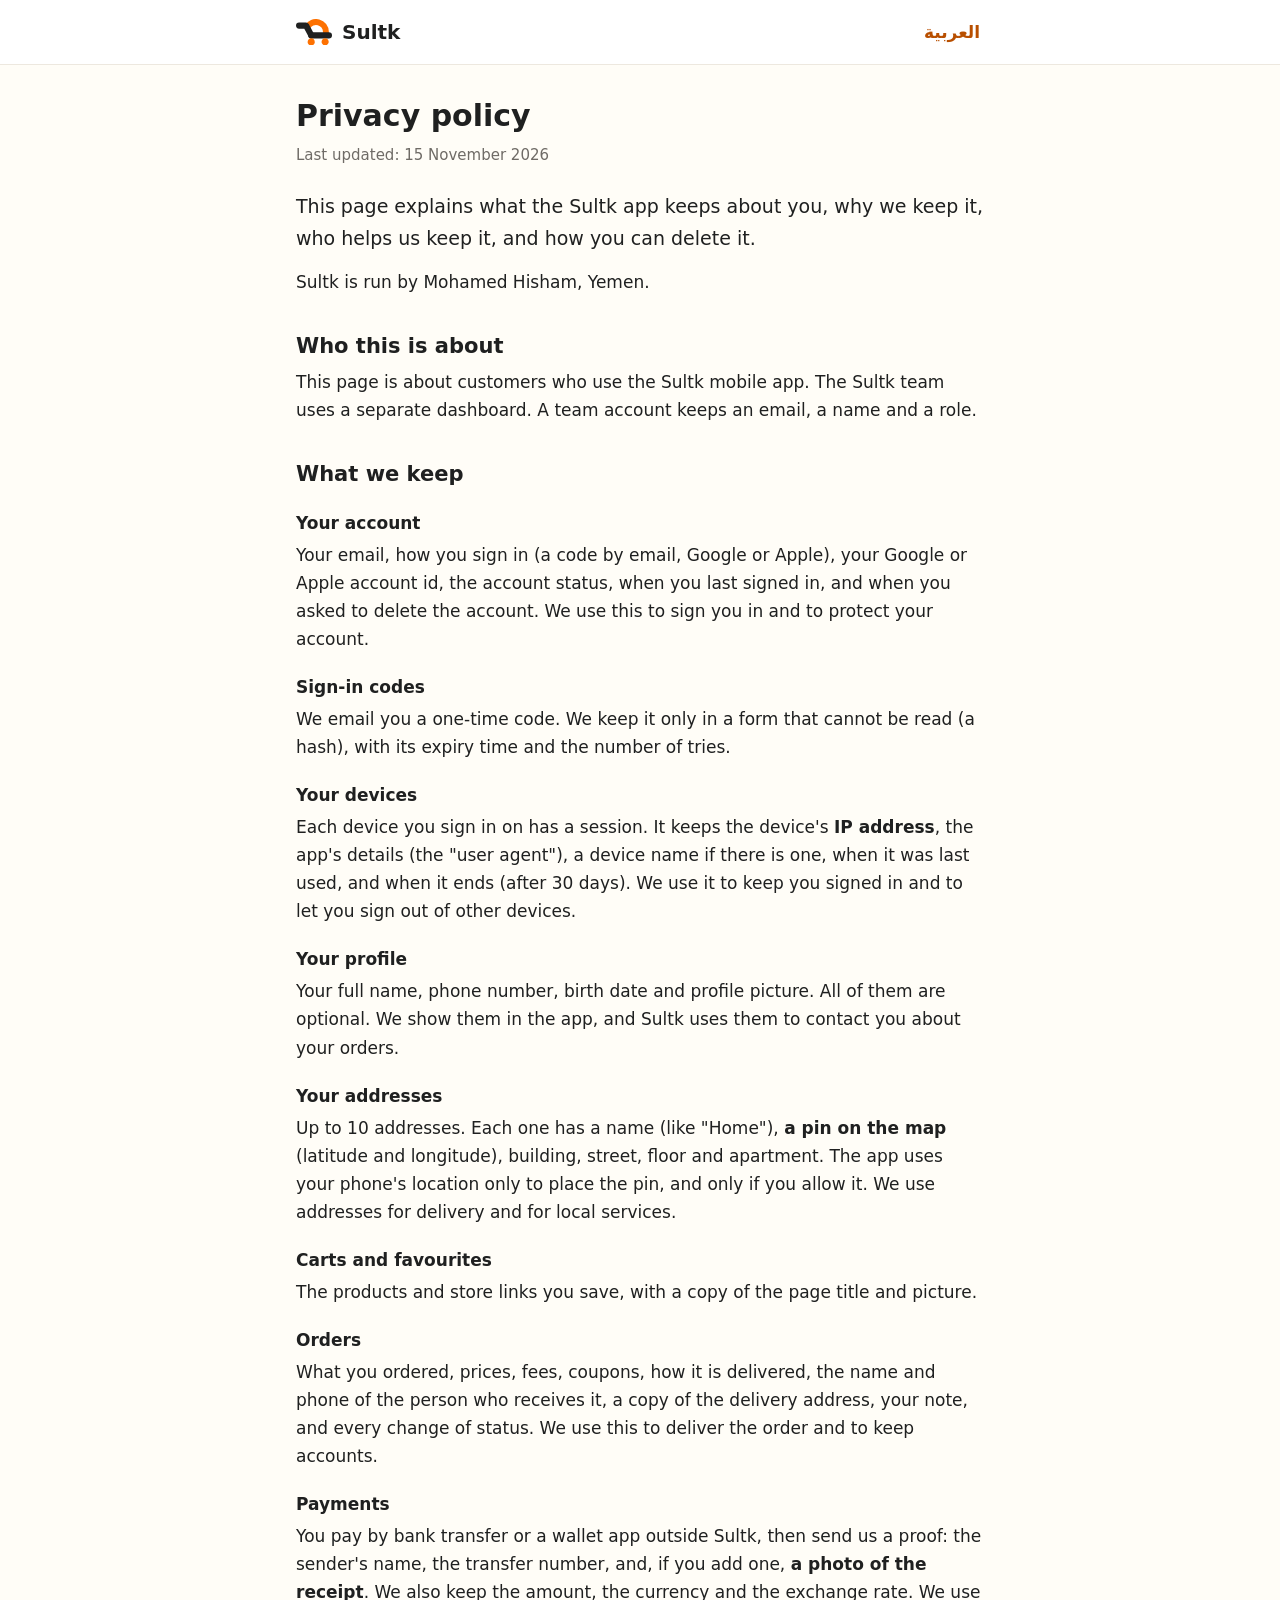
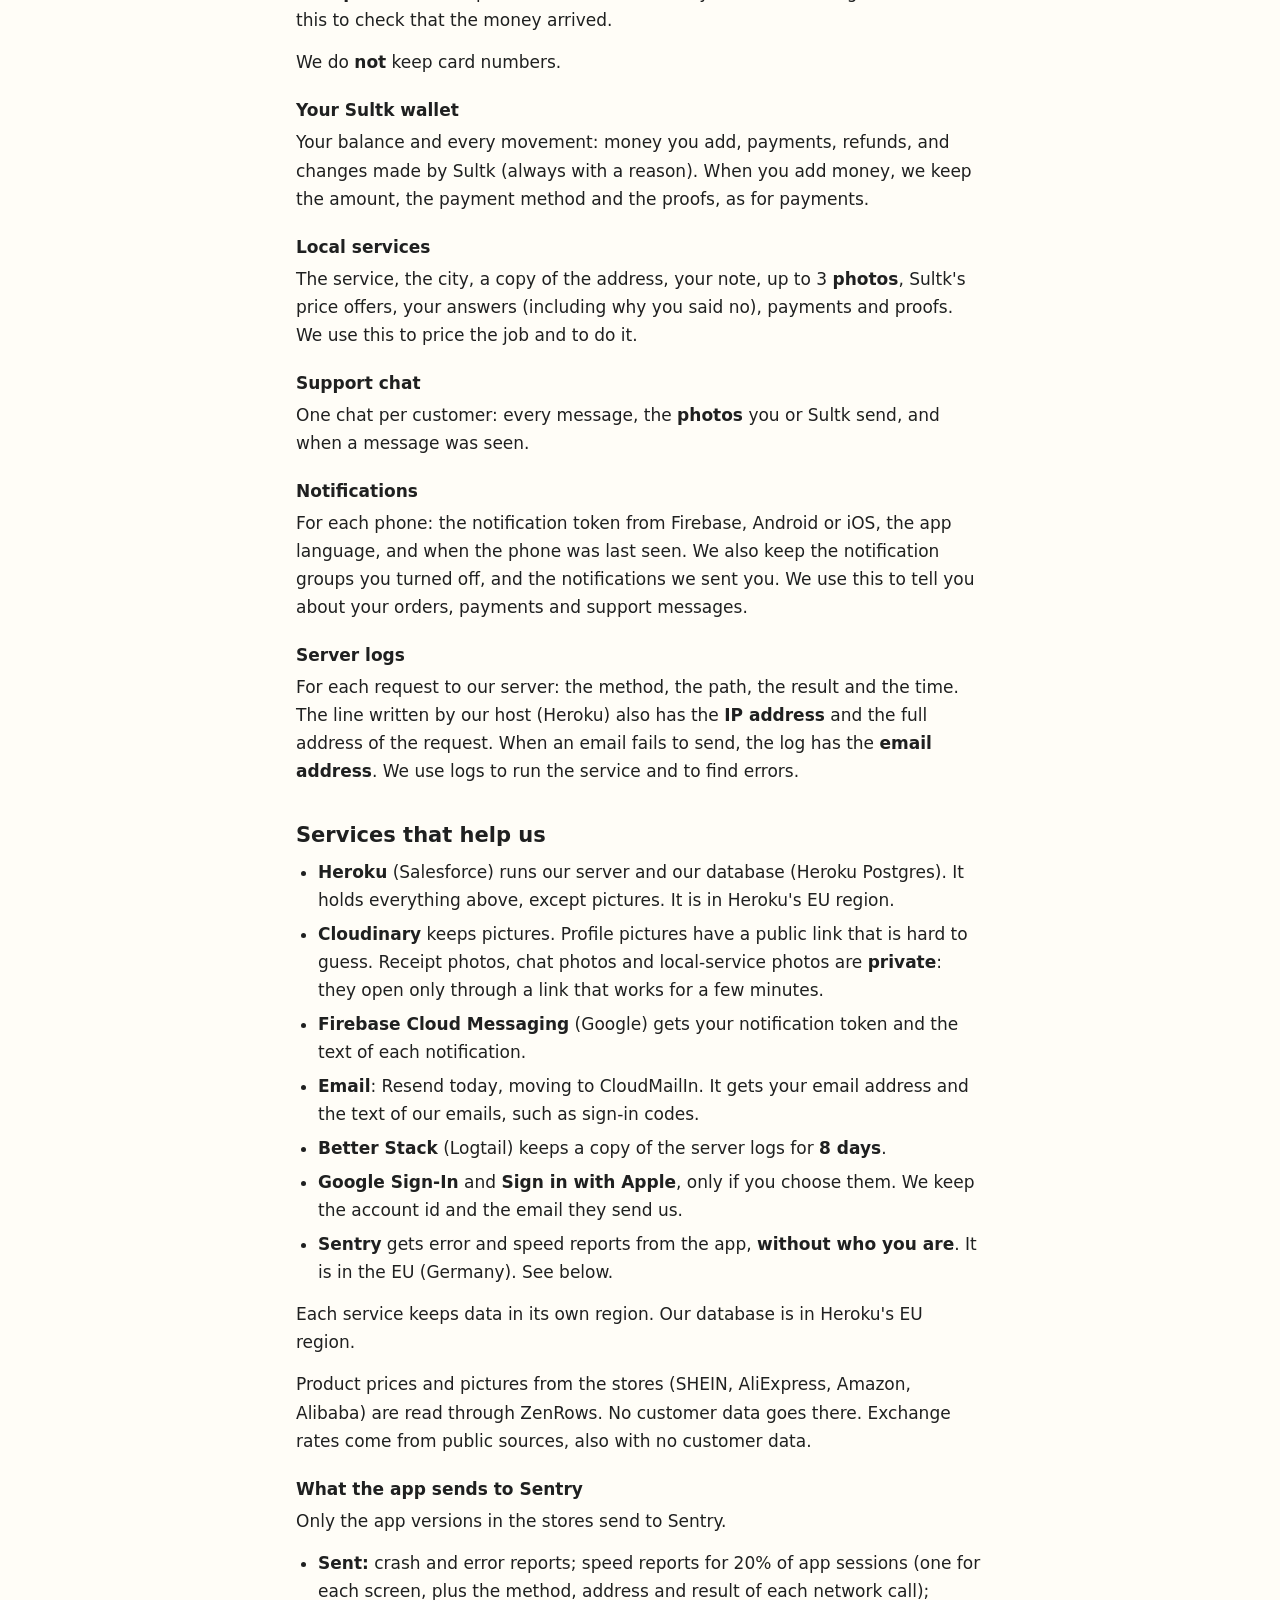
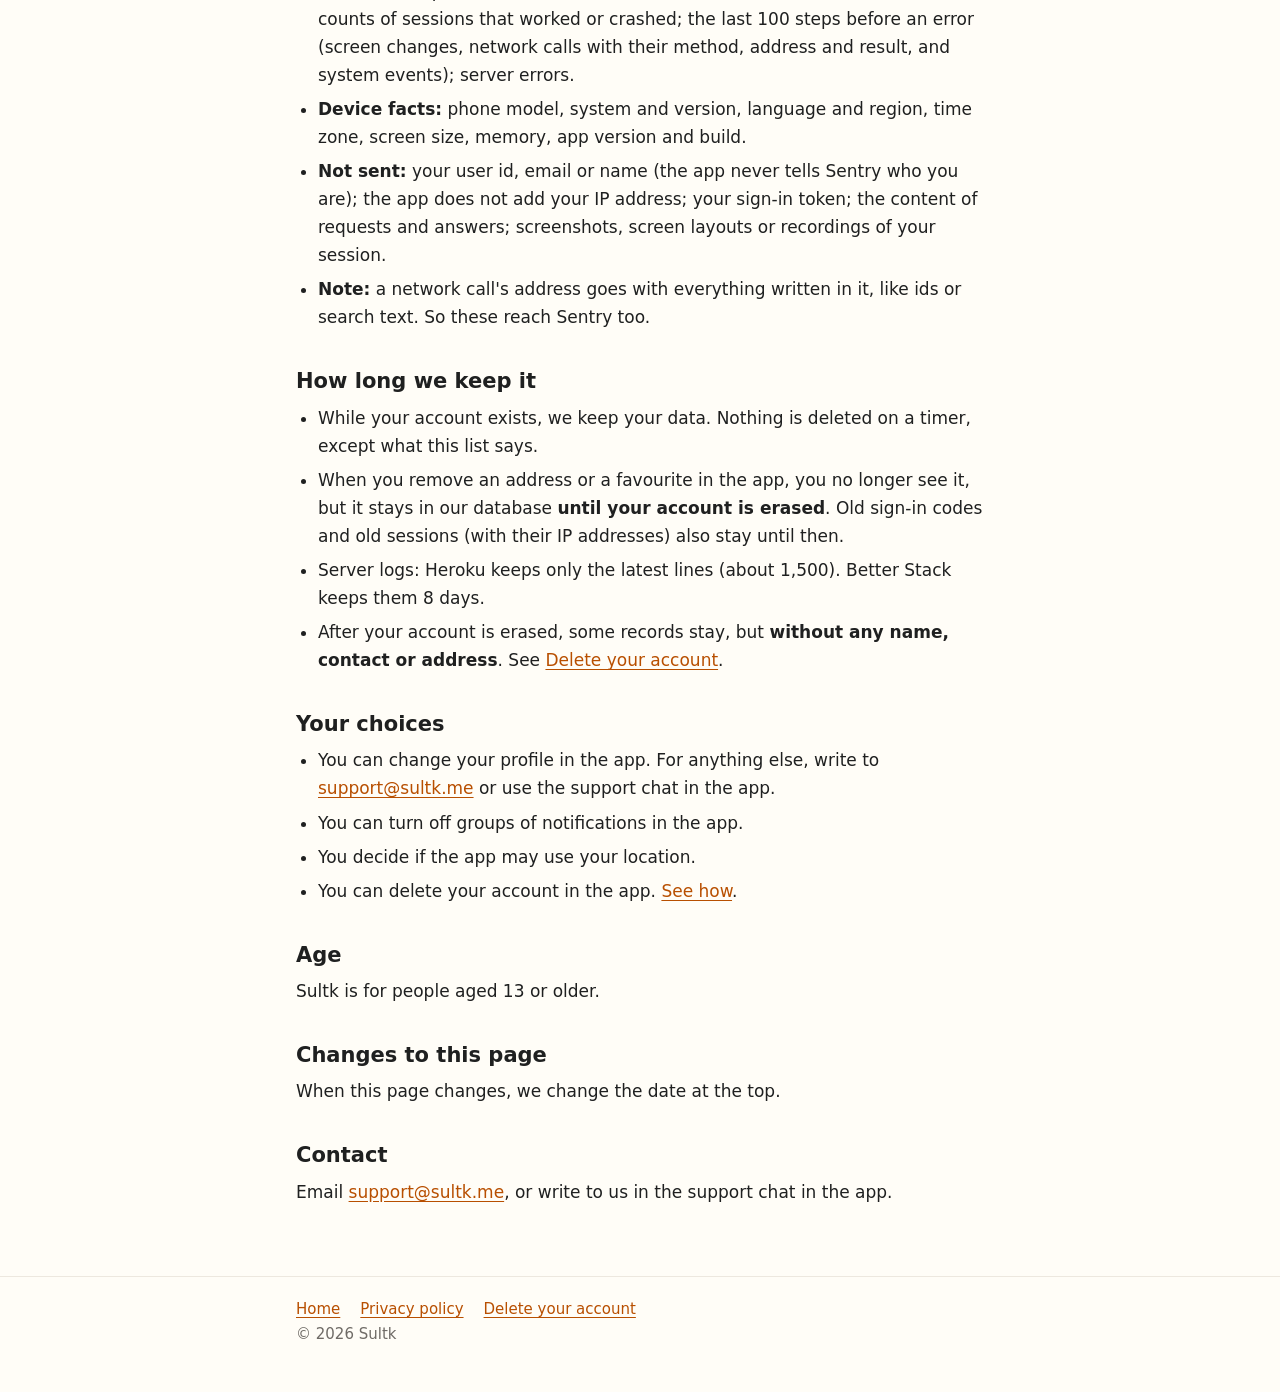
==== privacy/index.html @ 1bc98a9c "sultk.me: home, privacy policy and delete-account pages in English and Arabic" ====
<!doctype html>
<html lang="en" dir="ltr">
<head>
  <meta charset="utf-8">
  <meta name="viewport" content="width=device-width, initial-scale=1">
  <title>Privacy policy · Sultk</title>
  <meta name="description" content="What the Sultk app keeps about you, why, who helps us keep it, and how to delete it.">
  <meta name="color-scheme" content="light dark">
  <link rel="icon" href="/assets/favicon.svg" type="image/svg+xml">
  <link rel="stylesheet" href="/assets/site.css">
  <link rel="alternate" hreflang="ar" href="https://sultk.me/ar/privacy/">
</head>
<body>
  <header class="top">
    <div class="wrap">
      <a class="brand" href="/">
        <svg aria-hidden="true" focusable="false" viewBox="0 0 35.1735 25.905" fill="none" xmlns="http://www.w3.org/2000/svg">
        <path d="M11.1508 7.79172C12.2011 5.93485 13.8367 4.47797 15.8021 3.64848C17.7676 2.819 19.9524 2.66359 22.0155 3.20651C24.0786 3.74943 25.9039 4.96013 27.2065 6.64963C28.5091 8.33913 29.2157 10.4124 29.2159 12.5457V13.6289" stroke-width="5.77699" stroke="#FD7101"/>
        <path d="M3.00885 6.43774H9.80885L14.9841 16.0059" stroke-width="6.0177" stroke-linecap="round" stroke-linejoin="round" stroke="currentColor"/>
        <path d="M14.9841 16.0059H32.0442" stroke-width="6.25841" stroke-linecap="round" stroke="currentColor"/>
        <path d="M14.8637 25.905C16.7913 25.905 18.354 24.3423 18.354 22.4147C18.354 20.4871 16.7913 18.9245 14.8637 18.9245C12.9361 18.9245 11.3735 20.4871 11.3735 22.4147C11.3735 24.3423 12.9361 25.905 14.8637 25.905Z" fill="#FD7101"/>
        <path d="M28.4637 25.8448C30.3913 25.8448 31.954 24.2822 31.954 22.3546C31.954 20.4269 30.3913 18.8643 28.4637 18.8643C26.5361 18.8643 24.9734 20.4269 24.9734 22.3546C24.9734 24.2822 26.5361 25.8448 28.4637 25.8448Z" fill="#FD7101"/>
        </svg>
        <span>Sultk</span>
      </a>
      <a class="lang" href="/ar/privacy/" lang="ar" hreflang="ar">العربية</a>
    </div>
  </header>
  <main class="wrap">
    <h1>Privacy policy</h1>
    <p class="updated">Last updated: 15 November 2026</p>

    <p class="lead">This page explains what the Sultk app keeps about you, why we keep it, who helps us keep it, and how you can delete it.</p>
    <p>Sultk is run by Mohamed Hisham, Yemen.</p>

    <h2>Who this is about</h2>
    <p>This page is about customers who use the Sultk mobile app. The Sultk team uses a separate dashboard. A team account keeps an email, a name and a role.</p>

    <h2>What we keep</h2>
    <h3>Your account</h3>
    <p>Your email, how you sign in (a code by email, Google or Apple), your Google or Apple account id, the account status, when you last signed in, and when you asked to delete the account. We use this to sign you in and to protect your account.</p>

    <h3>Sign-in codes</h3>
    <p>We email you a one-time code. We keep it only in a form that cannot be read (a hash), with its expiry time and the number of tries.</p>

    <h3>Your devices</h3>
    <p>Each device you sign in on has a session. It keeps the device's <strong>IP address</strong>, the app's details (the "user agent"), a device name if there is one, when it was last used, and when it ends (after 30 days). We use it to keep you signed in and to let you sign out of other devices.</p>

    <h3>Your profile</h3>
    <p>Your full name, phone number, birth date and profile picture. All of them are optional. We show them in the app, and Sultk uses them to contact you about your orders.</p>

    <h3>Your addresses</h3>
    <p>Up to 10 addresses. Each one has a name (like "Home"), <strong>a pin on the map</strong> (latitude and longitude), building, street, floor and apartment. The app uses your phone's location only to place the pin, and only if you allow it. We use addresses for delivery and for local services.</p>

    <h3>Carts and favourites</h3>
    <p>The products and store links you save, with a copy of the page title and picture.</p>

    <h3>Orders</h3>
    <p>What you ordered, prices, fees, coupons, how it is delivered, the name and phone of the person who receives it, a copy of the delivery address, your note, and every change of status. We use this to deliver the order and to keep accounts.</p>

    <h3>Payments</h3>
    <p>You pay by bank transfer or a wallet app outside Sultk, then send us a proof: the sender's name, the transfer number, and, if you add one, <strong>a photo of the receipt</strong>. We also keep the amount, the currency and the exchange rate. We use this to check that the money arrived.</p>
    <p>We do <strong>not</strong> keep card numbers.</p>

    <h3>Your Sultk wallet</h3>
    <p>Your balance and every movement: money you add, payments, refunds, and changes made by Sultk (always with a reason). When you add money, we keep the amount, the payment method and the proofs, as for payments.</p>

    <h3>Local services</h3>
    <p>The service, the city, a copy of the address, your note, up to 3 <strong>photos</strong>, Sultk's price offers, your answers (including why you said no), payments and proofs. We use this to price the job and to do it.</p>

    <h3>Support chat</h3>
    <p>One chat per customer: every message, the <strong>photos</strong> you or Sultk send, and when a message was seen.</p>

    <h3>Notifications</h3>
    <p>For each phone: the notification token from Firebase, Android or iOS, the app language, and when the phone was last seen. We also keep the notification groups you turned off, and the notifications we sent you. We use this to tell you about your orders, payments and support messages.</p>

    <h3>Server logs</h3>
    <p>For each request to our server: the method, the path, the result and the time. The line written by our host (Heroku) also has the <strong>IP address</strong> and the full address of the request. When an email fails to send, the log has the <strong>email address</strong>. We use logs to run the service and to find errors.</p>

    <h2>Services that help us</h2>
    <ul>
      <li><strong>Heroku</strong> (Salesforce) runs our server and our database (Heroku Postgres). It holds everything above, except pictures. It is in Heroku's EU region.</li>
      <li><strong>Cloudinary</strong> keeps pictures. Profile pictures have a public link that is hard to guess. Receipt photos, chat photos and local-service photos are <strong>private</strong>: they open only through a link that works for a few minutes.</li>
      <li><strong>Firebase Cloud Messaging</strong> (Google) gets your notification token and the text of each notification.</li>
      <li><strong>Email</strong>: Resend today, moving to CloudMailIn. It gets your email address and the text of our emails, such as sign-in codes.</li>
      <li><strong>Better Stack</strong> (Logtail) keeps a copy of the server logs for <strong>8 days</strong>.</li>
      <li><strong>Google Sign-In</strong> and <strong>Sign in with Apple</strong>, only if you choose them. We keep the account id and the email they send us.</li>
      <li><strong>Sentry</strong> gets error and speed reports from the app, <strong>without who you are</strong>. It is in the EU (Germany). See below.</li>
    </ul>
    <p>Each service keeps data in its own region. Our database is in Heroku's EU region.</p>
    <p>Product prices and pictures from the stores (SHEIN, AliExpress, Amazon, Alibaba) are read through ZenRows. No customer data goes there. Exchange rates come from public sources, also with no customer data.</p>

    <h3>What the app sends to Sentry</h3>
    <p>Only the app versions in the stores send to Sentry.</p>
    <ul>
      <li><strong>Sent:</strong> crash and error reports; speed reports for 20% of app sessions (one for each screen, plus the method, address and result of each network call); counts of sessions that worked or crashed; the last 100 steps before an error (screen changes, network calls with their method, address and result, and system events); server errors.</li>
      <li><strong>Device facts:</strong> phone model, system and version, language and region, time zone, screen size, memory, app version and build.</li>
      <li><strong>Not sent:</strong> your user id, email or name (the app never tells Sentry who you are); the app does not add your IP address; your sign-in token; the content of requests and answers; screenshots, screen layouts or recordings of your session.</li>
      <li><strong>Note:</strong> a network call's address goes with everything written in it, like ids or search text. So these reach Sentry too.</li>
    </ul>

    <h2>How long we keep it</h2>
    <ul>
      <li>While your account exists, we keep your data. Nothing is deleted on a timer, except what this list says.</li>
      <li>When you remove an address or a favourite in the app, you no longer see it, but it stays in our database <strong>until your account is erased</strong>. Old sign-in codes and old sessions (with their IP addresses) also stay until then.</li>
      <li>Server logs: Heroku keeps only the latest lines (about 1,500). Better Stack keeps them 8 days.</li>
      <li>After your account is erased, some records stay, but <strong>without any name, contact or address</strong>. See <a href="/delete-account/">Delete your account</a>.</li>
    </ul>

    <h2>Your choices</h2>
    <ul>
      <li>You can change your profile in the app. For anything else, write to <a href="mailto:support@sultk.me">support@sultk.me</a> or use the support chat in the app.</li>
      <li>You can turn off groups of notifications in the app.</li>
      <li>You decide if the app may use your location.</li>
      <li>You can delete your account in the app. <a href="/delete-account/">See how</a>.</li>
    </ul>

    <h2>Age</h2>
    <p>Sultk is for people aged 13 or older.</p>

    <h2>Changes to this page</h2>
    <p>When this page changes, we change the date at the top.</p>

    <h2>Contact</h2>
    <p>Email <a href="mailto:support@sultk.me">support@sultk.me</a>, or write to us in the support chat in the app.</p>
  </main>
  <footer class="foot">
    <div class="wrap">
      <nav aria-label="Site">
        <a href="/">Home</a>
        <a href="/privacy/">Privacy policy</a>
        <a href="/delete-account/">Delete your account</a>
      </nav>
      <p>© 2026 Sultk</p>
    </div>
  </footer>
</body>
</html>
---- assets/site.css ----
/* sultk.me: one stylesheet, no web fonts. Colours follow the Sultk dashboard. */

:root {
  --brand: #fd7101;
  --brand-text: #b84f00;
  --brand-soft: #fff5ec;
  --bg: #fffdf7;
  --surface: #ffffff;
  --line: #ede8df;
  --text: #1f2020;
  --text-2: #6f6b66;
  color-scheme: light;
}

@media (prefers-color-scheme: dark) {
  :root {
    --brand-text: #ffb273;
    --brand-soft: #33200f;
    --bg: #161412;
    --surface: #201d1a;
    --line: #302b26;
    --text: #faf6ec;
    --text-2: #b8b3aa;
    color-scheme: dark;
  }
}

* { box-sizing: border-box; }

html { -webkit-text-size-adjust: 100%; }

body {
  margin: 0;
  background: var(--bg);
  color: var(--text);
  font-family: system-ui, -apple-system, "Segoe UI", Roboto, "Noto Sans", "Noto Sans Arabic", Tahoma, sans-serif;
  font-size: 17px;
  line-height: 1.65;
}

:lang(ar) body, body:lang(ar) { line-height: 1.85; }

a { color: var(--brand-text); text-underline-offset: 3px; }
a:focus-visible { outline: 3px solid var(--brand); outline-offset: 2px; border-radius: 4px; }

.wrap { max-width: 720px; margin: 0 auto; padding: 0 16px; }

.top {
  border-bottom: 1px solid var(--line);
  background: var(--surface);
}
.top .wrap {
  display: flex; align-items: center; justify-content: space-between; gap: 12px;
  min-height: 64px;
}
.brand {
  display: inline-flex; align-items: center; gap: 10px;
  color: var(--text); text-decoration: none; font-weight: 700; font-size: 20px;
}
.brand svg { width: 36px; height: auto; flex: none; }
.lang { font-weight: 600; text-decoration: none; padding: 8px 4px; }

main.wrap { padding-top: 32px; padding-bottom: 56px; }

h1 { font-size: 30px; line-height: 1.25; margin: 0 0 8px; }
h2 { font-size: 21px; line-height: 1.35; margin: 36px 0 8px; }
h3 { font-size: 17px; margin: 20px 0 4px; }
p, ul, ol { margin: 0 0 14px; }
ul, ol { padding-inline-start: 22px; }
li { margin-bottom: 6px; }

.updated { color: var(--text-2); font-size: 15px; margin-bottom: 24px; }
.lead { font-size: 19px; }

.box {
  background: var(--surface);
  border: 1px solid var(--line);
  border-radius: 16px;
  padding: 18px 20px;
  margin: 18px 0;
}
.box > :last-child { margin-bottom: 0; }
.box--brand { background: var(--brand-soft); border-color: transparent; }

.steps { counter-reset: step; list-style: none; padding: 0; }
.steps li {
  counter-increment: step;
  position: relative;
  padding-inline-start: 44px;
  min-height: 32px;
  margin-bottom: 14px;
}
.steps li::before {
  content: counter(step);
  position: absolute; inset-inline-start: 0; top: 0;
  width: 32px; height: 32px; border-radius: 50%;
  display: grid; place-items: center;
  background: var(--brand); color: #1f2020; font-weight: 700; font-size: 15px;
}

.links { list-style: none; padding: 0; margin: 24px 0 0; display: grid; gap: 12px; }
.links a {
  display: block; padding: 16px 20px; border-radius: 16px;
  background: var(--surface); border: 1px solid var(--line);
  color: var(--text); text-decoration: none; font-weight: 600;
}
.links a:hover { border-color: var(--brand); }
.links small { display: block; color: var(--text-2); font-weight: 400; }

.hero { text-align: center; padding-top: 24px; }
.hero svg { width: 96px; height: auto; color: var(--text); margin-bottom: 16px; }

kbd {
  font-family: inherit; font-weight: 700; padding: 1px 6px; border-radius: 6px;
  border: 1px solid var(--line); background: var(--surface);
}

.foot { border-top: 1px solid var(--line); color: var(--text-2); font-size: 15px; padding: 20px 0 32px; }
.foot nav { display: flex; flex-wrap: wrap; gap: 8px 20px; }
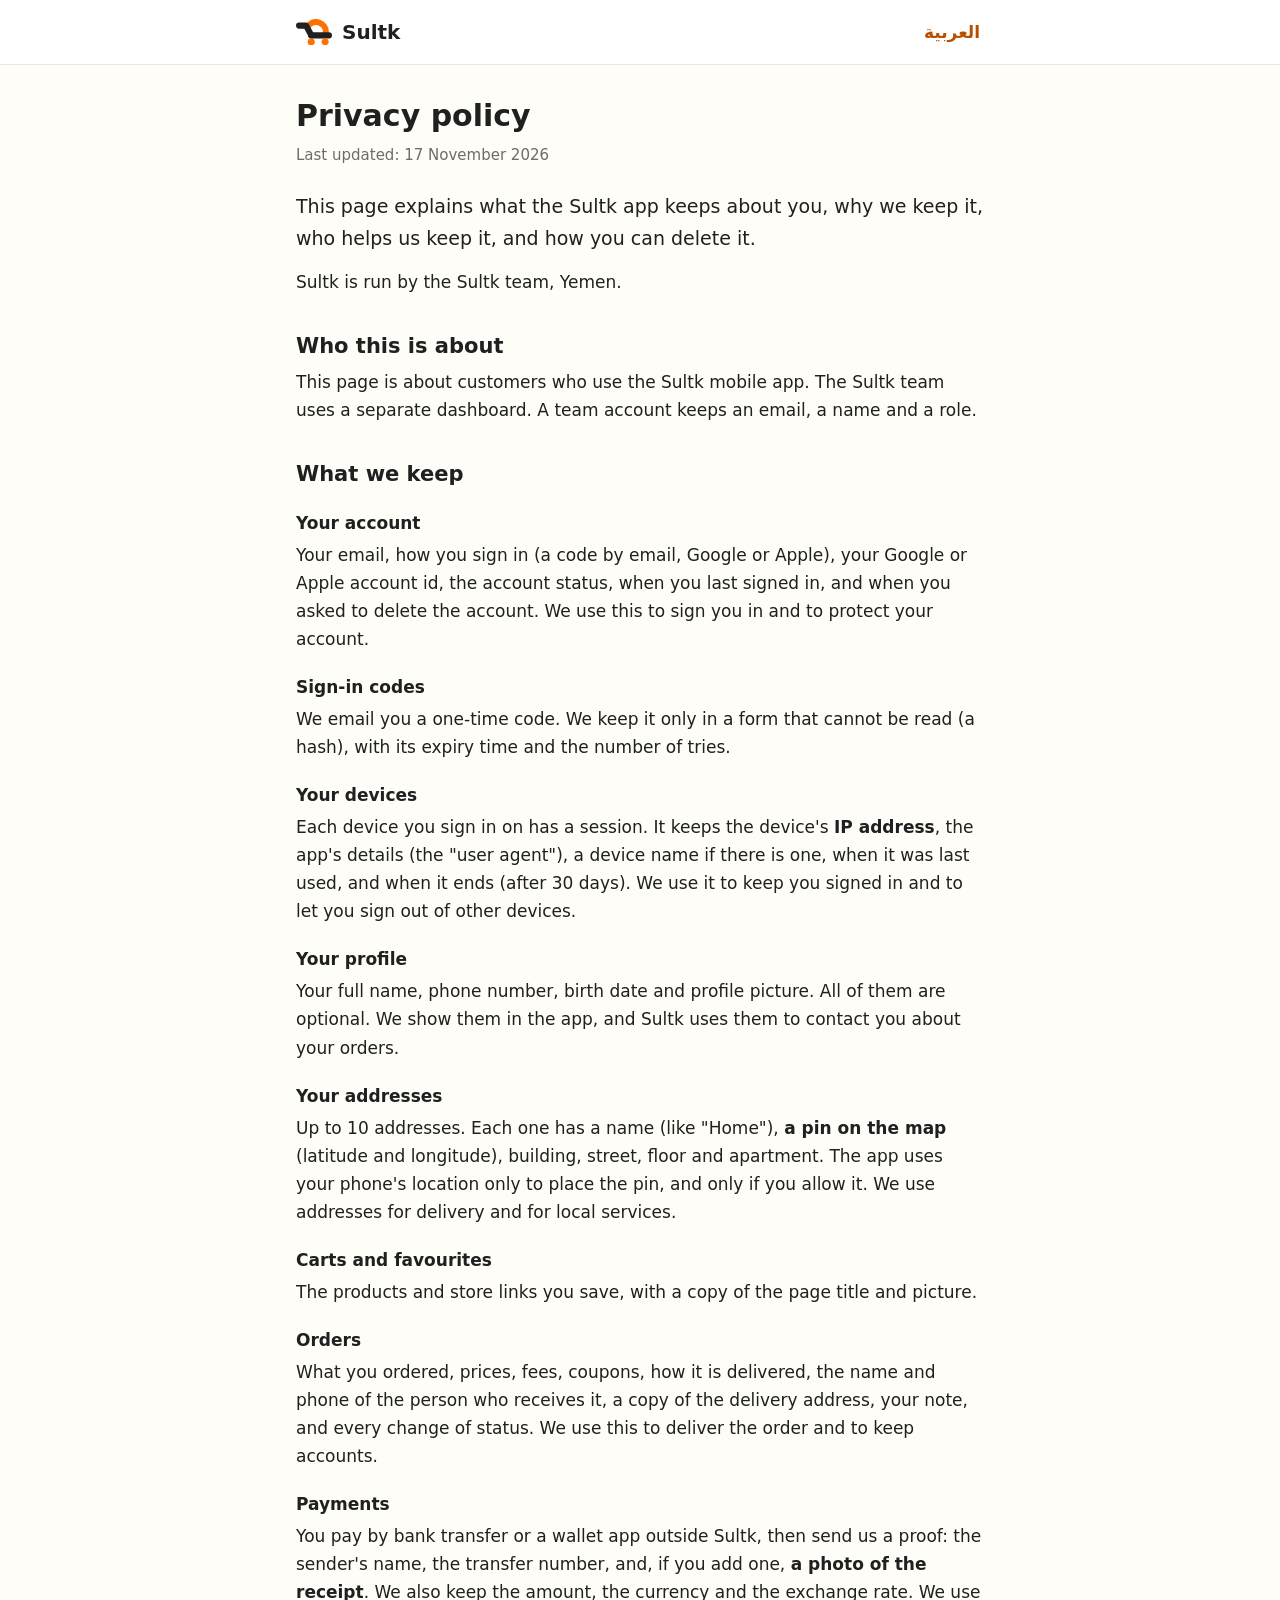
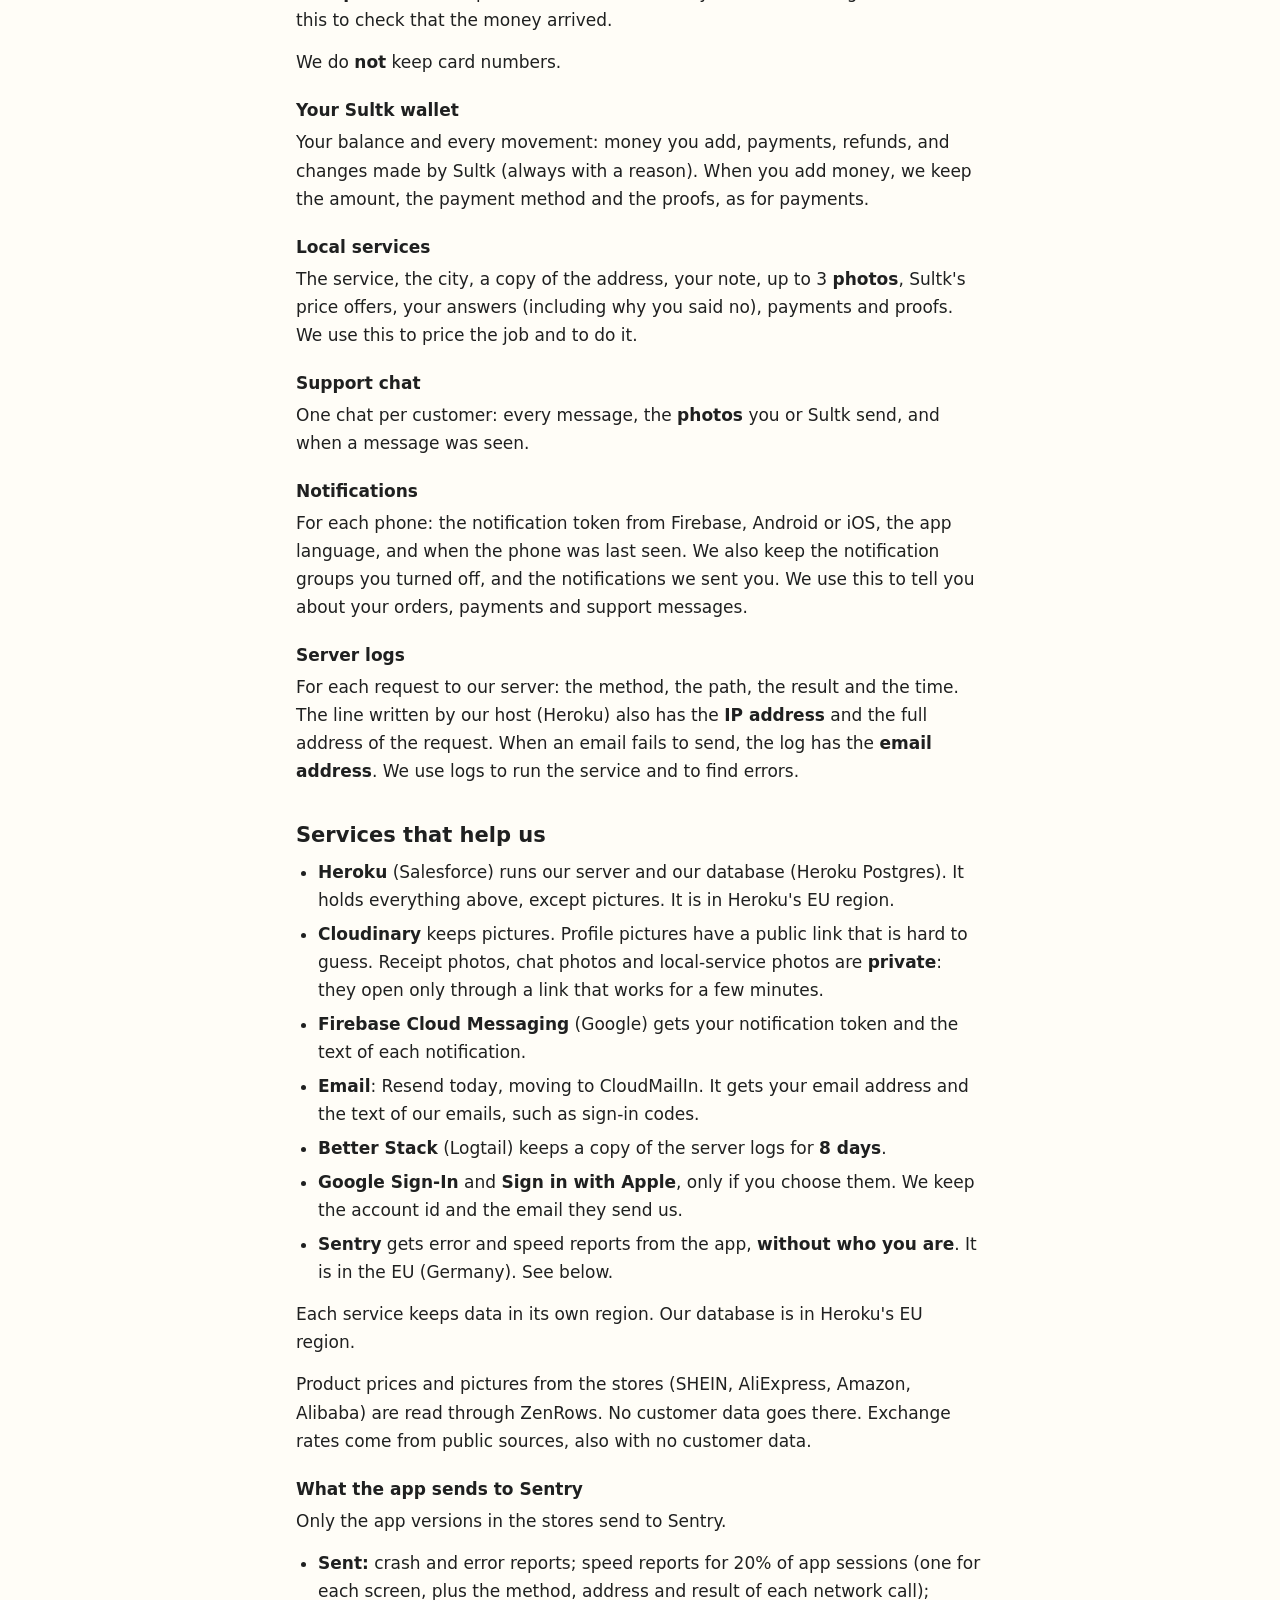
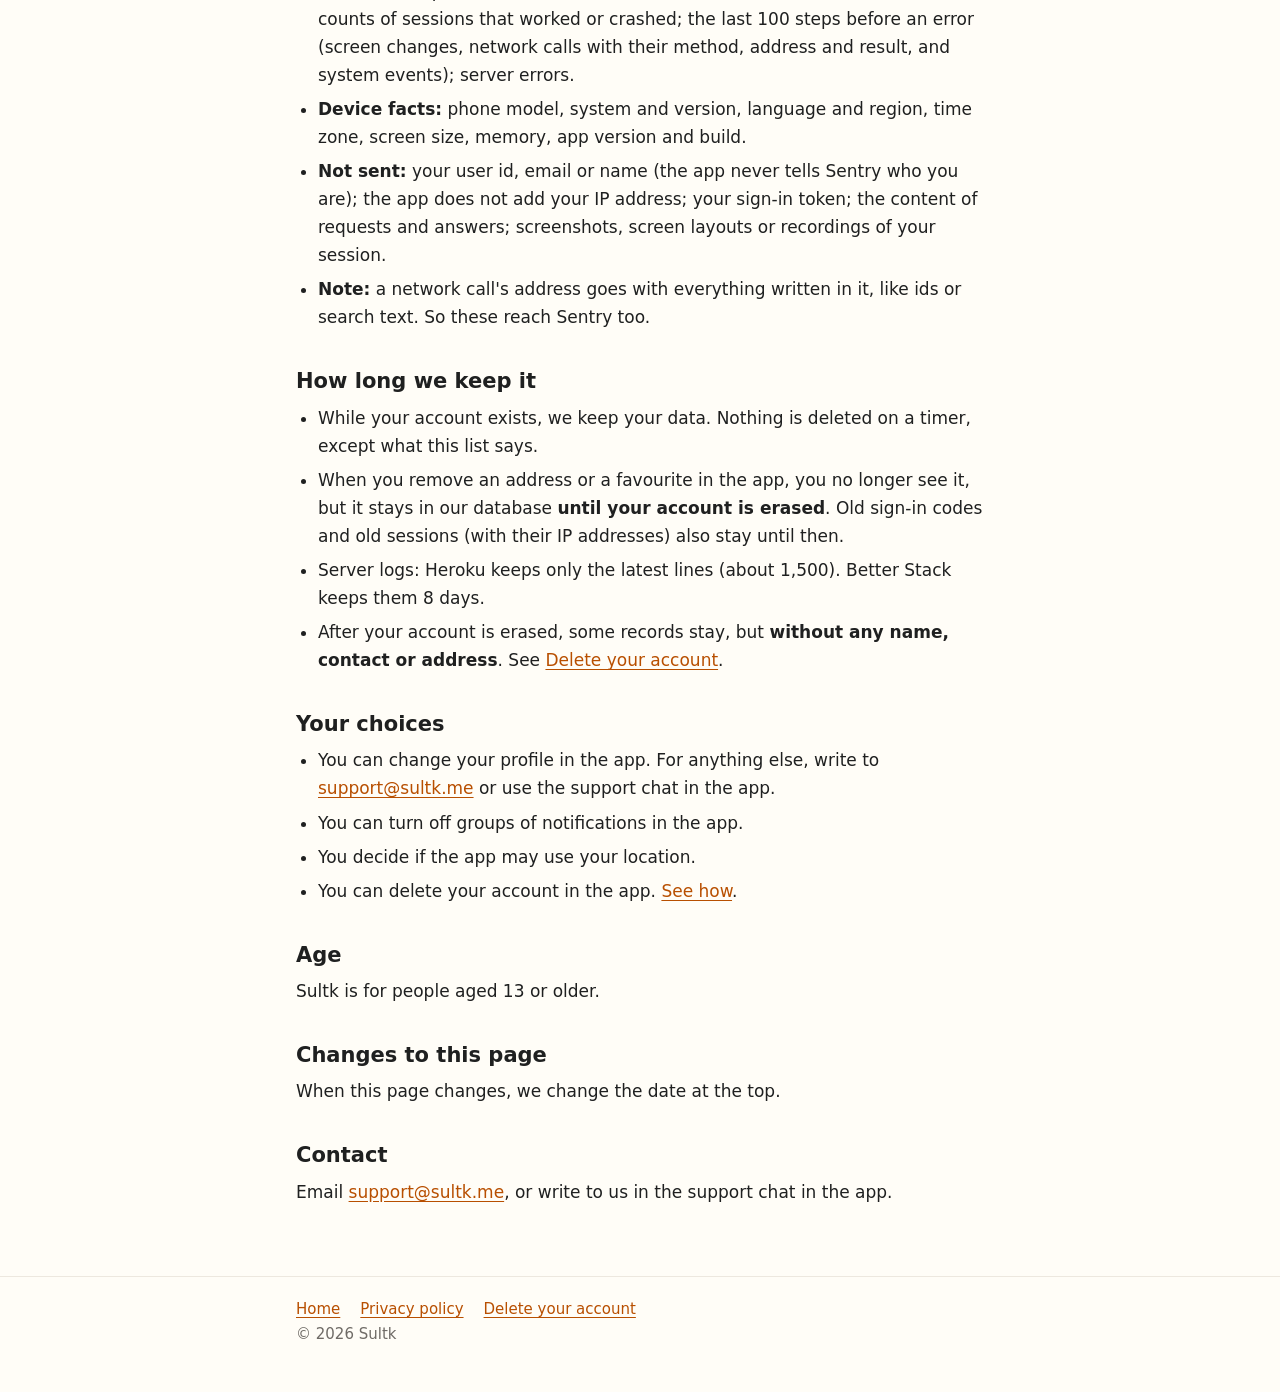
==== commit 229e77d1: "privacy: run by the Sultk team, Yemen; last updated 17 November 2026 (English and Arabic)" ====
--- a/privacy/index.html
+++ b/privacy/index.html
@@ -28,10 +28,10 @@
   </header>
   <main class="wrap">
     <h1>Privacy policy</h1>
-    <p class="updated">Last updated: 15 November 2026</p>
+    <p class="updated">Last updated: 17 November 2026</p>
 
     <p class="lead">This page explains what the Sultk app keeps about you, why we keep it, who helps us keep it, and how you can delete it.</p>
-    <p>Sultk is run by Mohamed Hisham, Yemen.</p>
+    <p>Sultk is run by the Sultk team, Yemen.</p>
 
     <h2>Who this is about</h2>
     <p>This page is about customers who use the Sultk mobile app. The Sultk team uses a separate dashboard. A team account keeps an email, a name and a role.</p>
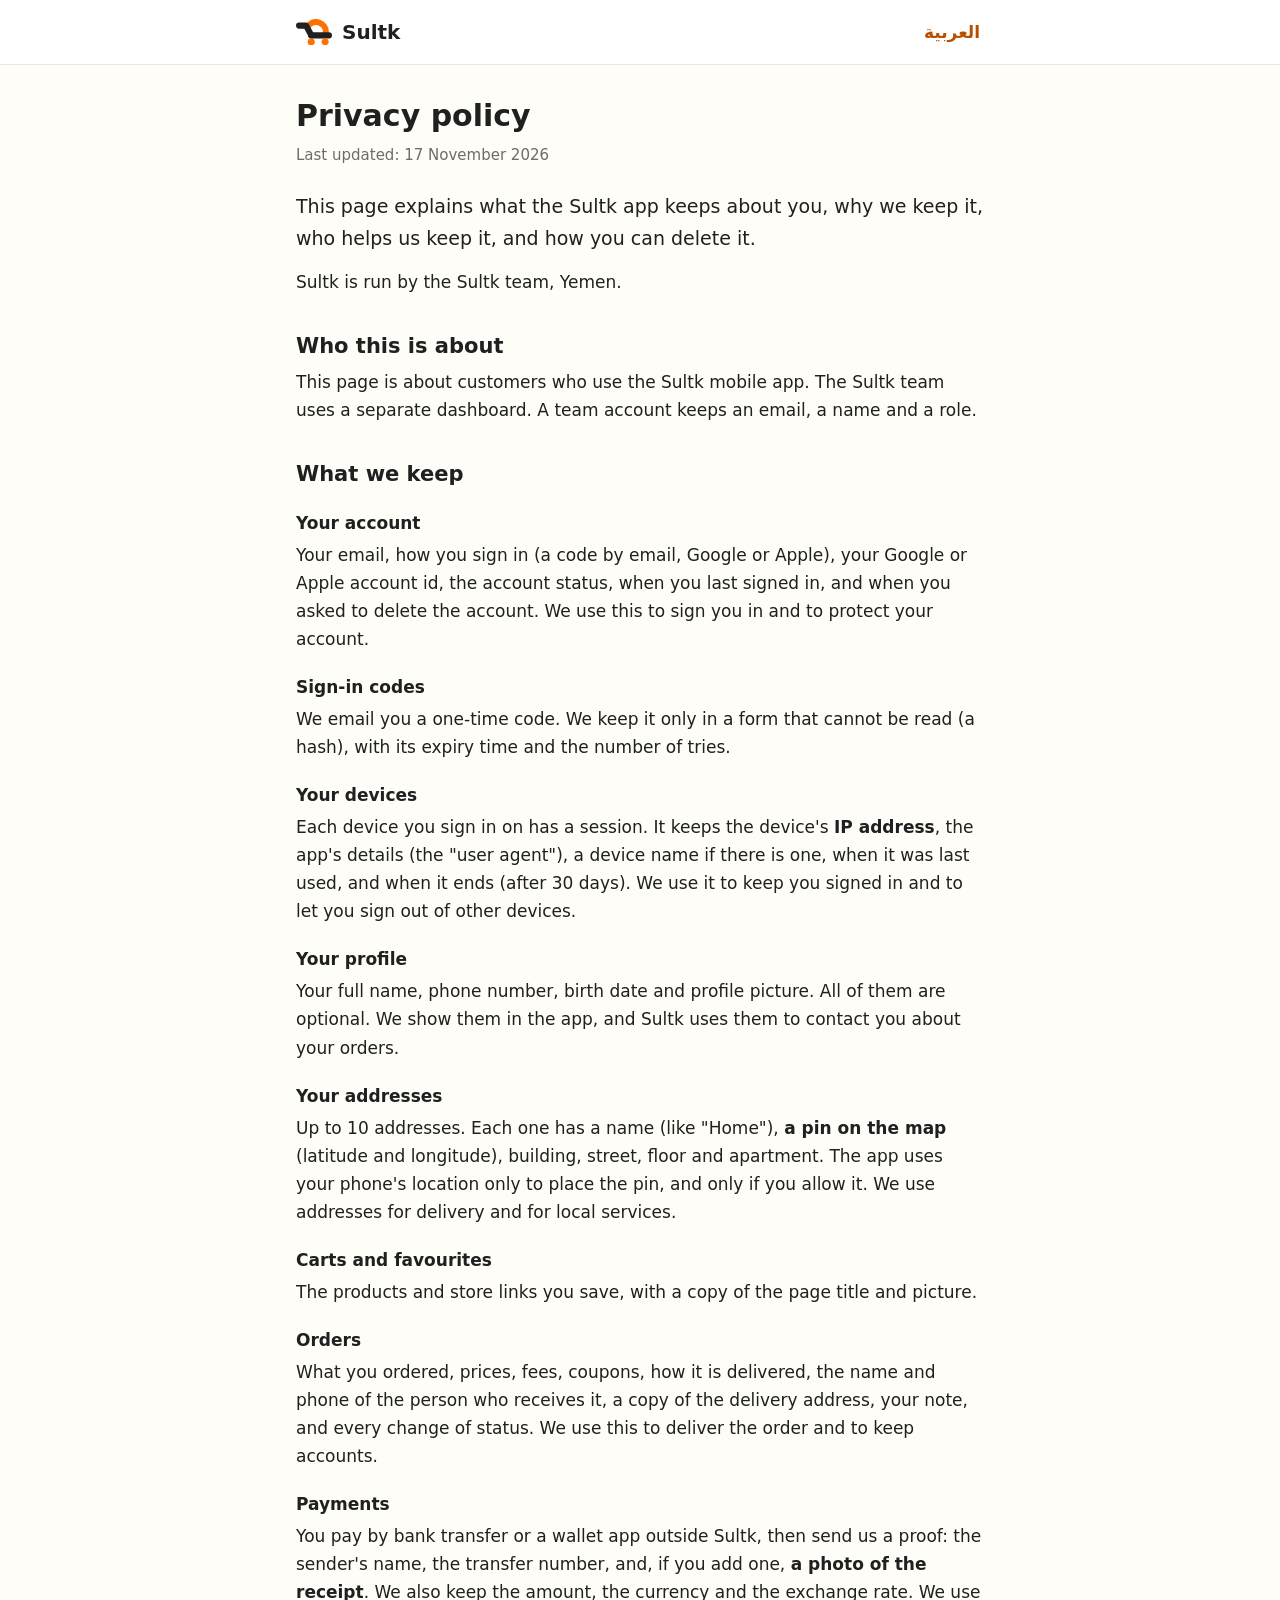
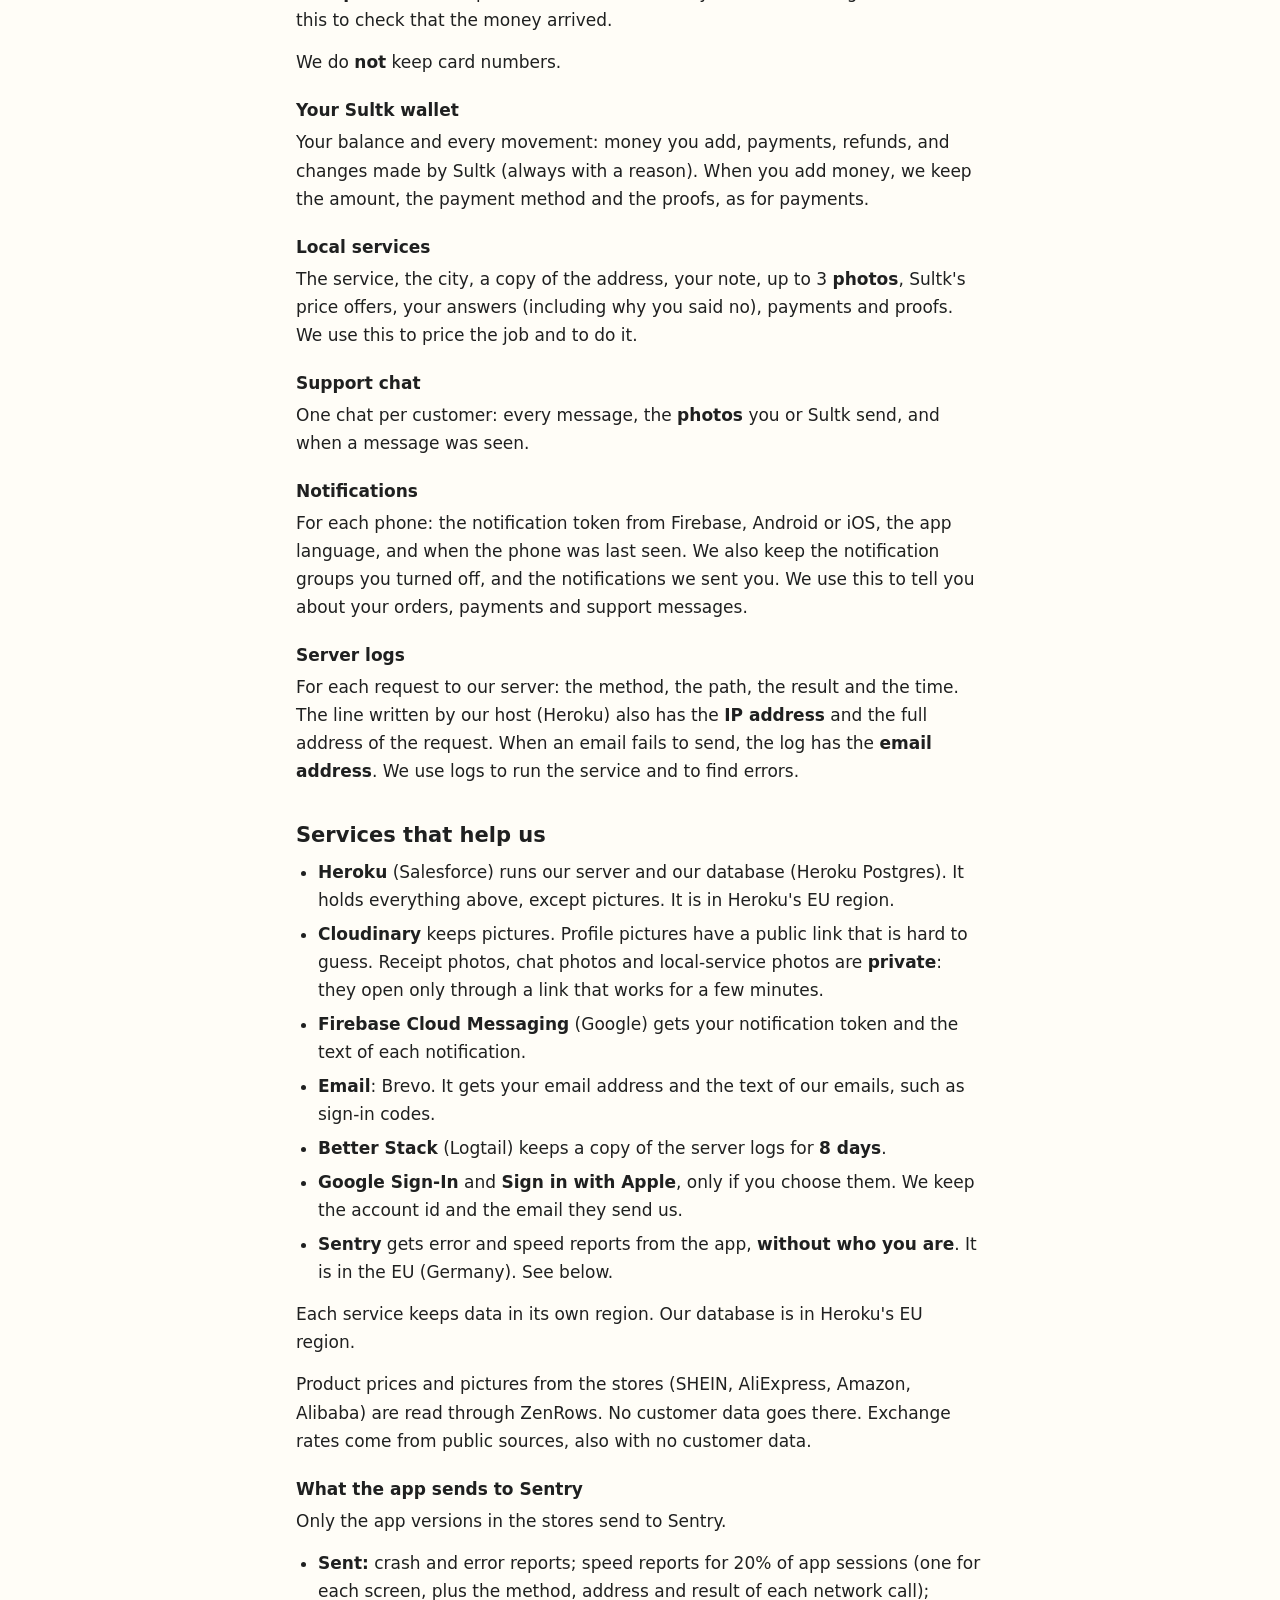
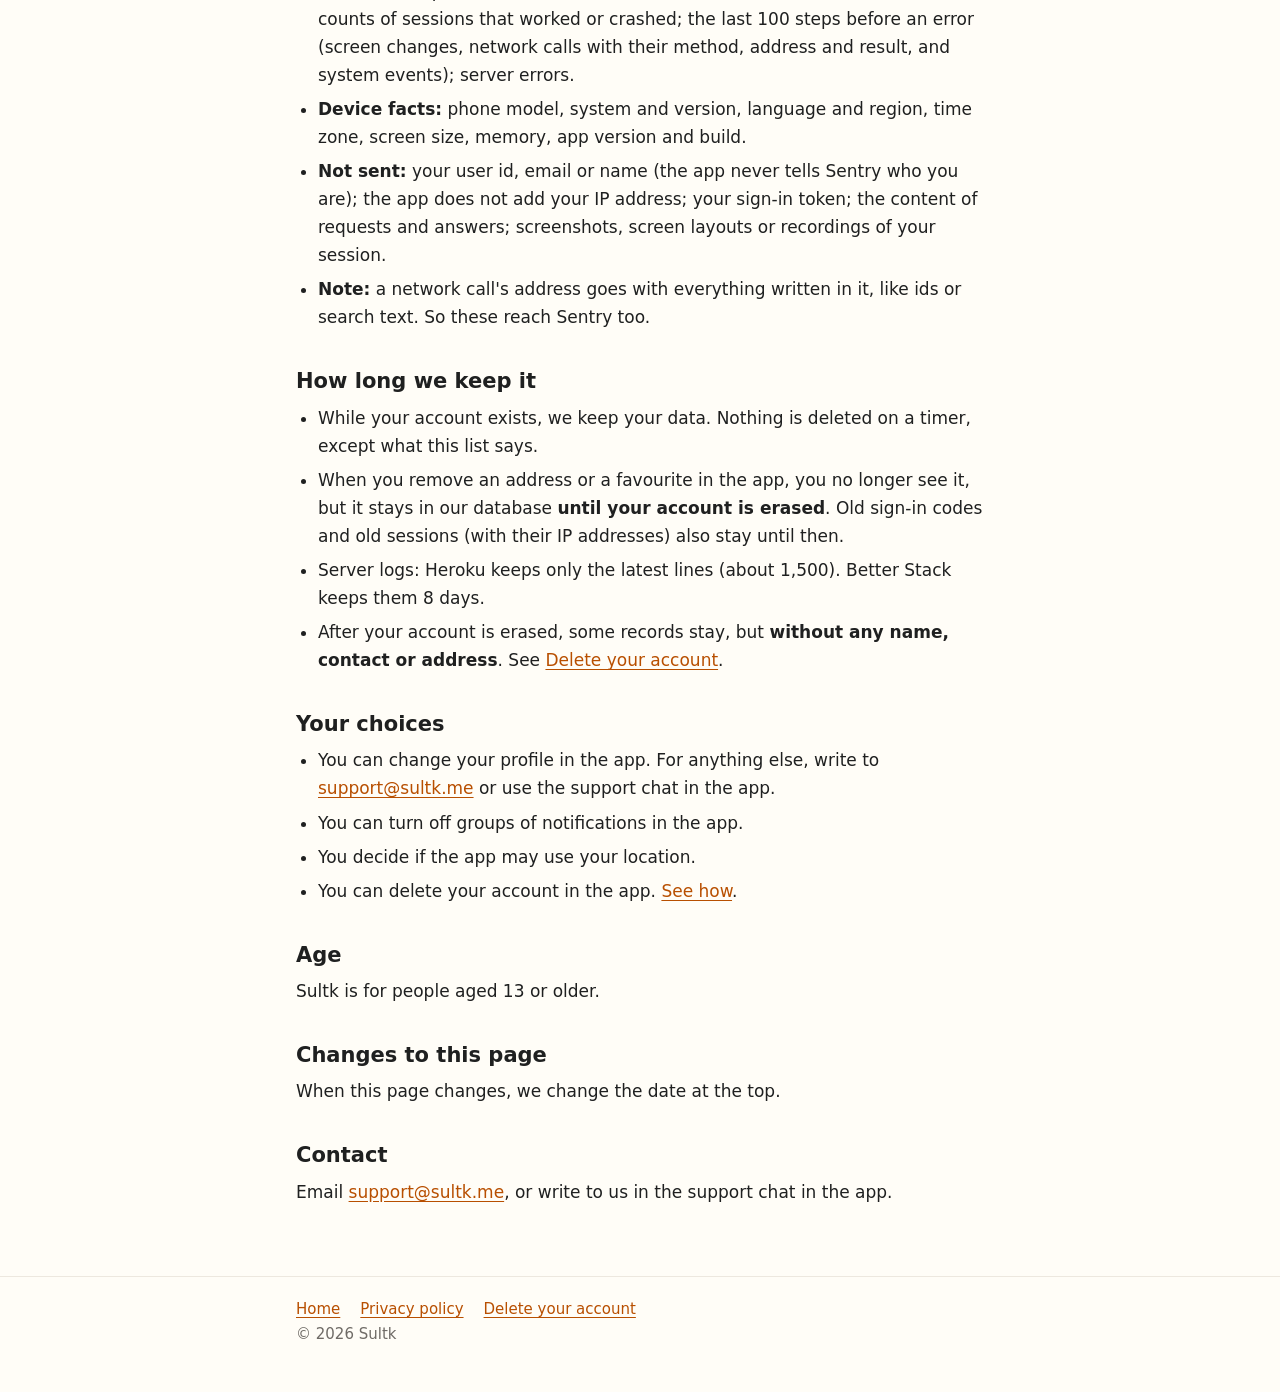
==== commit 4ee0d21b: "privacy: email goes through Brevo (English and Arabic)" ====
--- a/privacy/index.html
+++ b/privacy/index.html
@@ -82,7 +82,7 @@
       <li><strong>Heroku</strong> (Salesforce) runs our server and our database (Heroku Postgres). It holds everything above, except pictures. It is in Heroku's EU region.</li>
       <li><strong>Cloudinary</strong> keeps pictures. Profile pictures have a public link that is hard to guess. Receipt photos, chat photos and local-service photos are <strong>private</strong>: they open only through a link that works for a few minutes.</li>
       <li><strong>Firebase Cloud Messaging</strong> (Google) gets your notification token and the text of each notification.</li>
-      <li><strong>Email</strong>: Resend today, moving to CloudMailIn. It gets your email address and the text of our emails, such as sign-in codes.</li>
+      <li><strong>Email</strong>: Brevo. It gets your email address and the text of our emails, such as sign-in codes.</li>
       <li><strong>Better Stack</strong> (Logtail) keeps a copy of the server logs for <strong>8 days</strong>.</li>
       <li><strong>Google Sign-In</strong> and <strong>Sign in with Apple</strong>, only if you choose them. We keep the account id and the email they send us.</li>
       <li><strong>Sentry</strong> gets error and speed reports from the app, <strong>without who you are</strong>. It is in the EU (Germany). See below.</li>
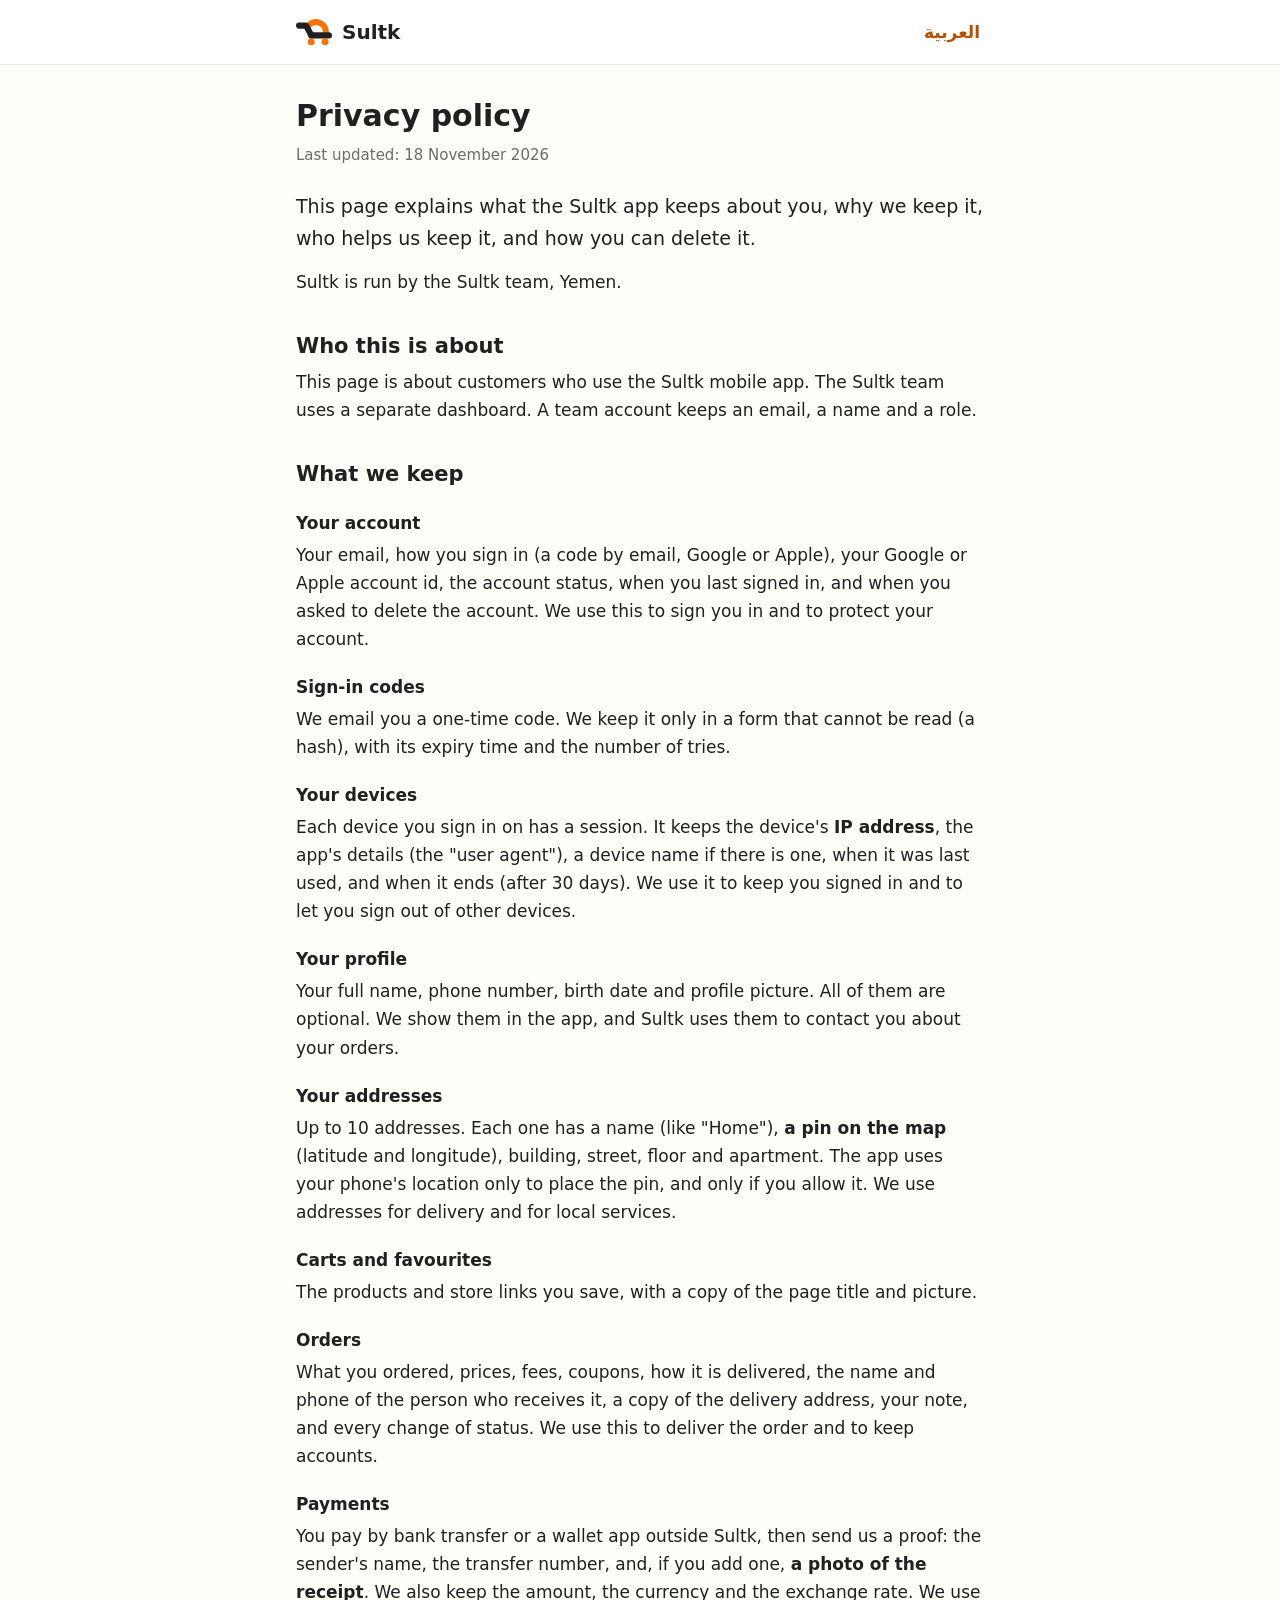
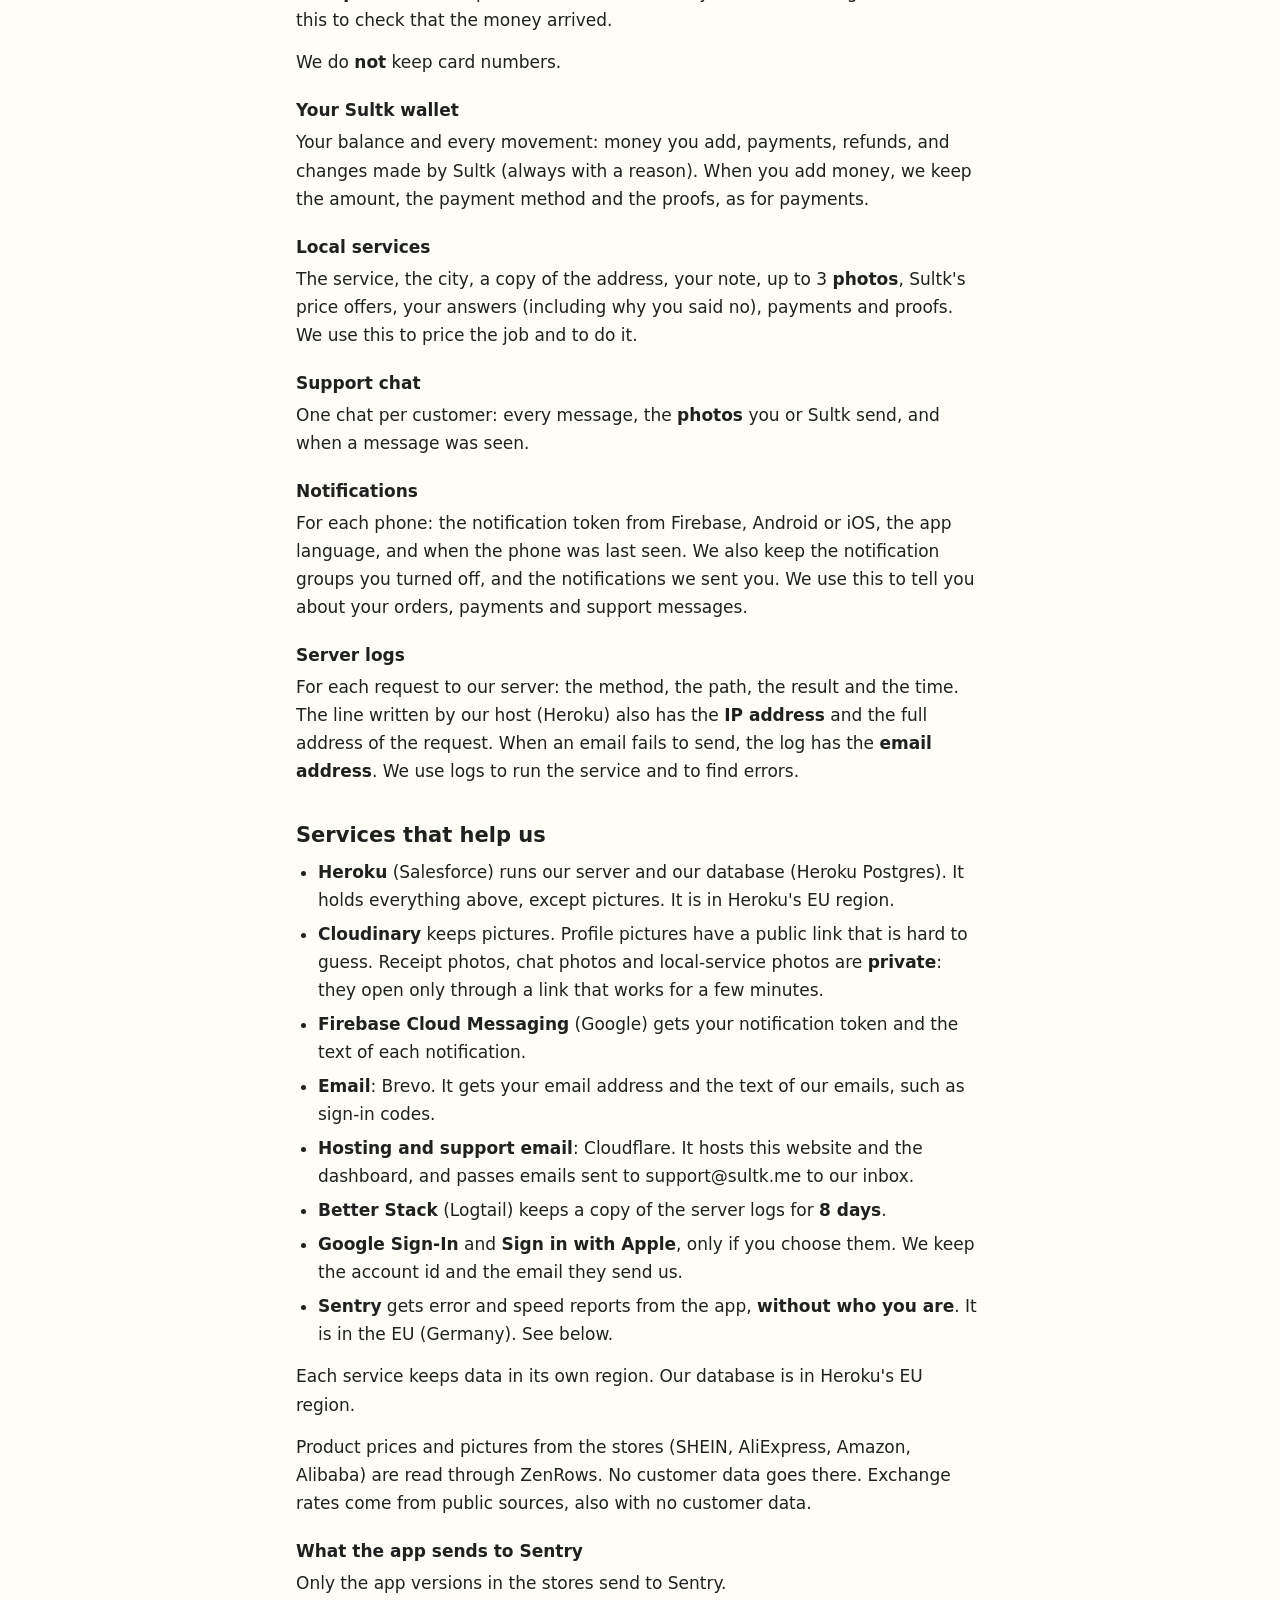
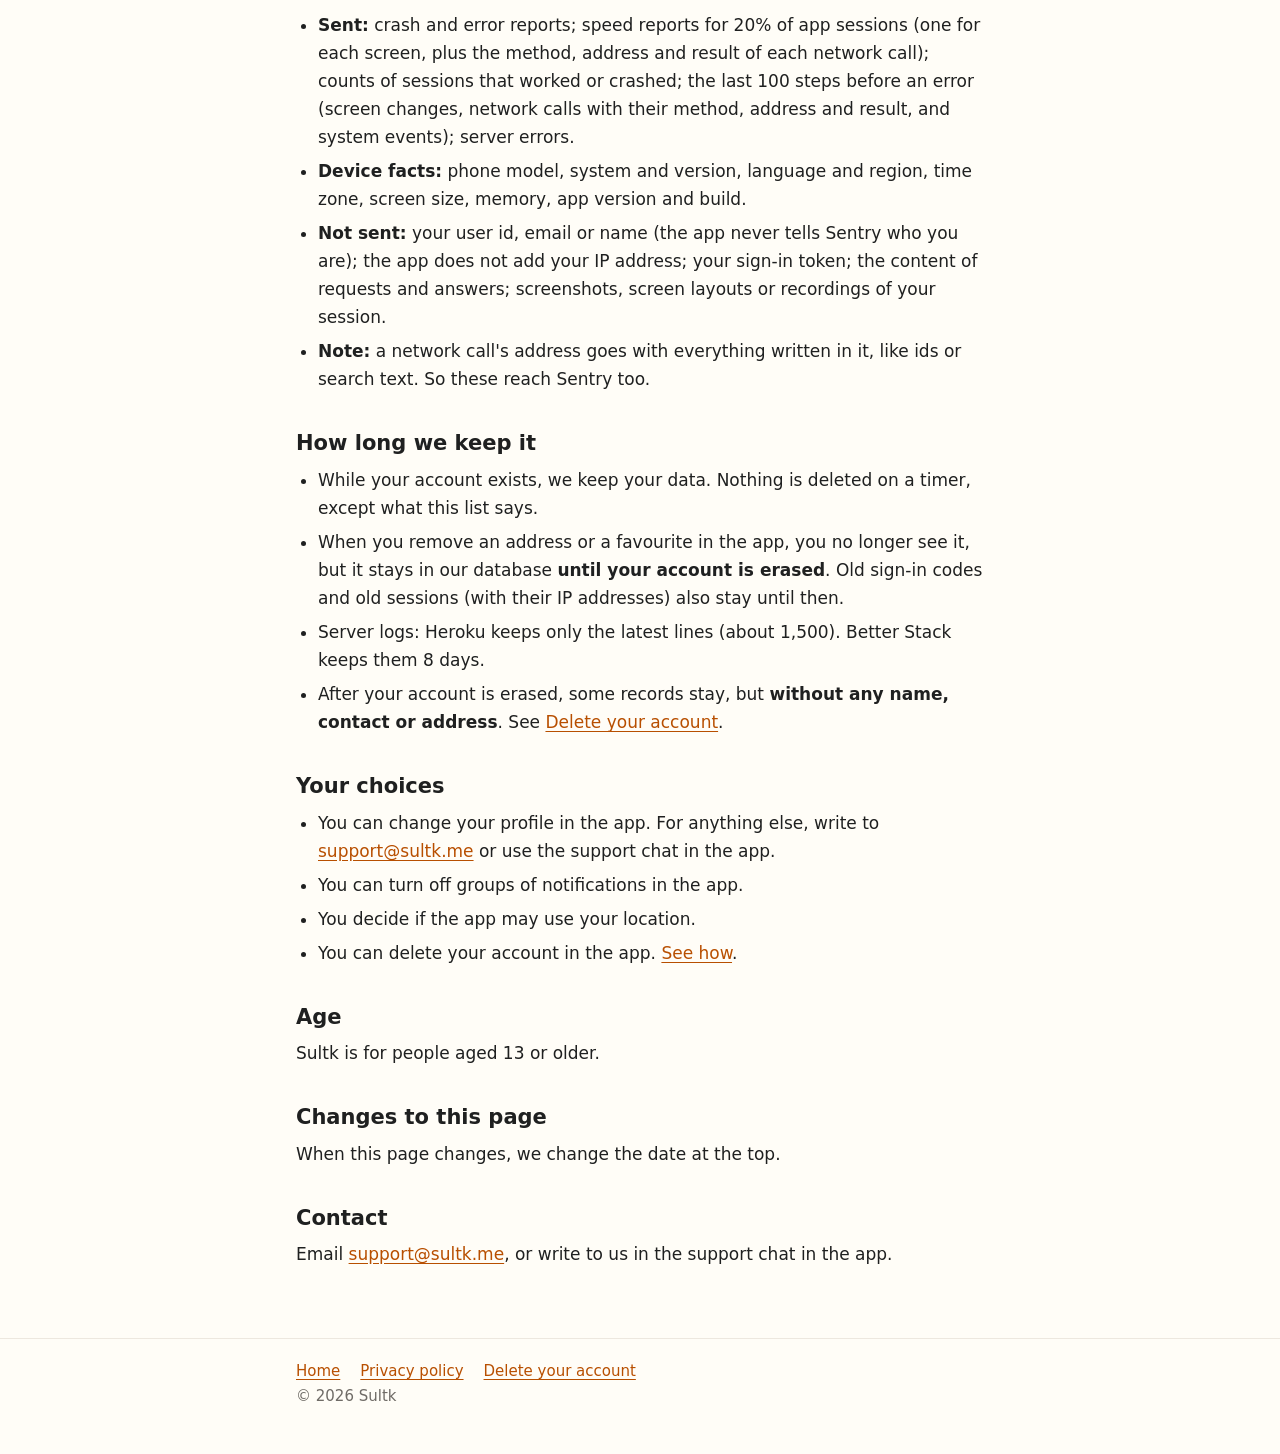
==== commit b3f17ca0: "privacy: Cloudflare hosts the site and forwards support email; README and _headers: Cloudflare Pages" ====
--- a/privacy/index.html
+++ b/privacy/index.html
@@ -28,7 +28,7 @@
   </header>
   <main class="wrap">
     <h1>Privacy policy</h1>
-    <p class="updated">Last updated: 17 November 2026</p>
+    <p class="updated">Last updated: 18 November 2026</p>
 
     <p class="lead">This page explains what the Sultk app keeps about you, why we keep it, who helps us keep it, and how you can delete it.</p>
     <p>Sultk is run by the Sultk team, Yemen.</p>
@@ -83,6 +83,7 @@
       <li><strong>Cloudinary</strong> keeps pictures. Profile pictures have a public link that is hard to guess. Receipt photos, chat photos and local-service photos are <strong>private</strong>: they open only through a link that works for a few minutes.</li>
       <li><strong>Firebase Cloud Messaging</strong> (Google) gets your notification token and the text of each notification.</li>
       <li><strong>Email</strong>: Brevo. It gets your email address and the text of our emails, such as sign-in codes.</li>
+      <li><strong>Hosting and support email</strong>: Cloudflare. It hosts this website and the dashboard, and passes emails sent to support@sultk.me to our inbox.</li>
       <li><strong>Better Stack</strong> (Logtail) keeps a copy of the server logs for <strong>8 days</strong>.</li>
       <li><strong>Google Sign-In</strong> and <strong>Sign in with Apple</strong>, only if you choose them. We keep the account id and the email they send us.</li>
       <li><strong>Sentry</strong> gets error and speed reports from the app, <strong>without who you are</strong>. It is in the EU (Germany). See below.</li>
